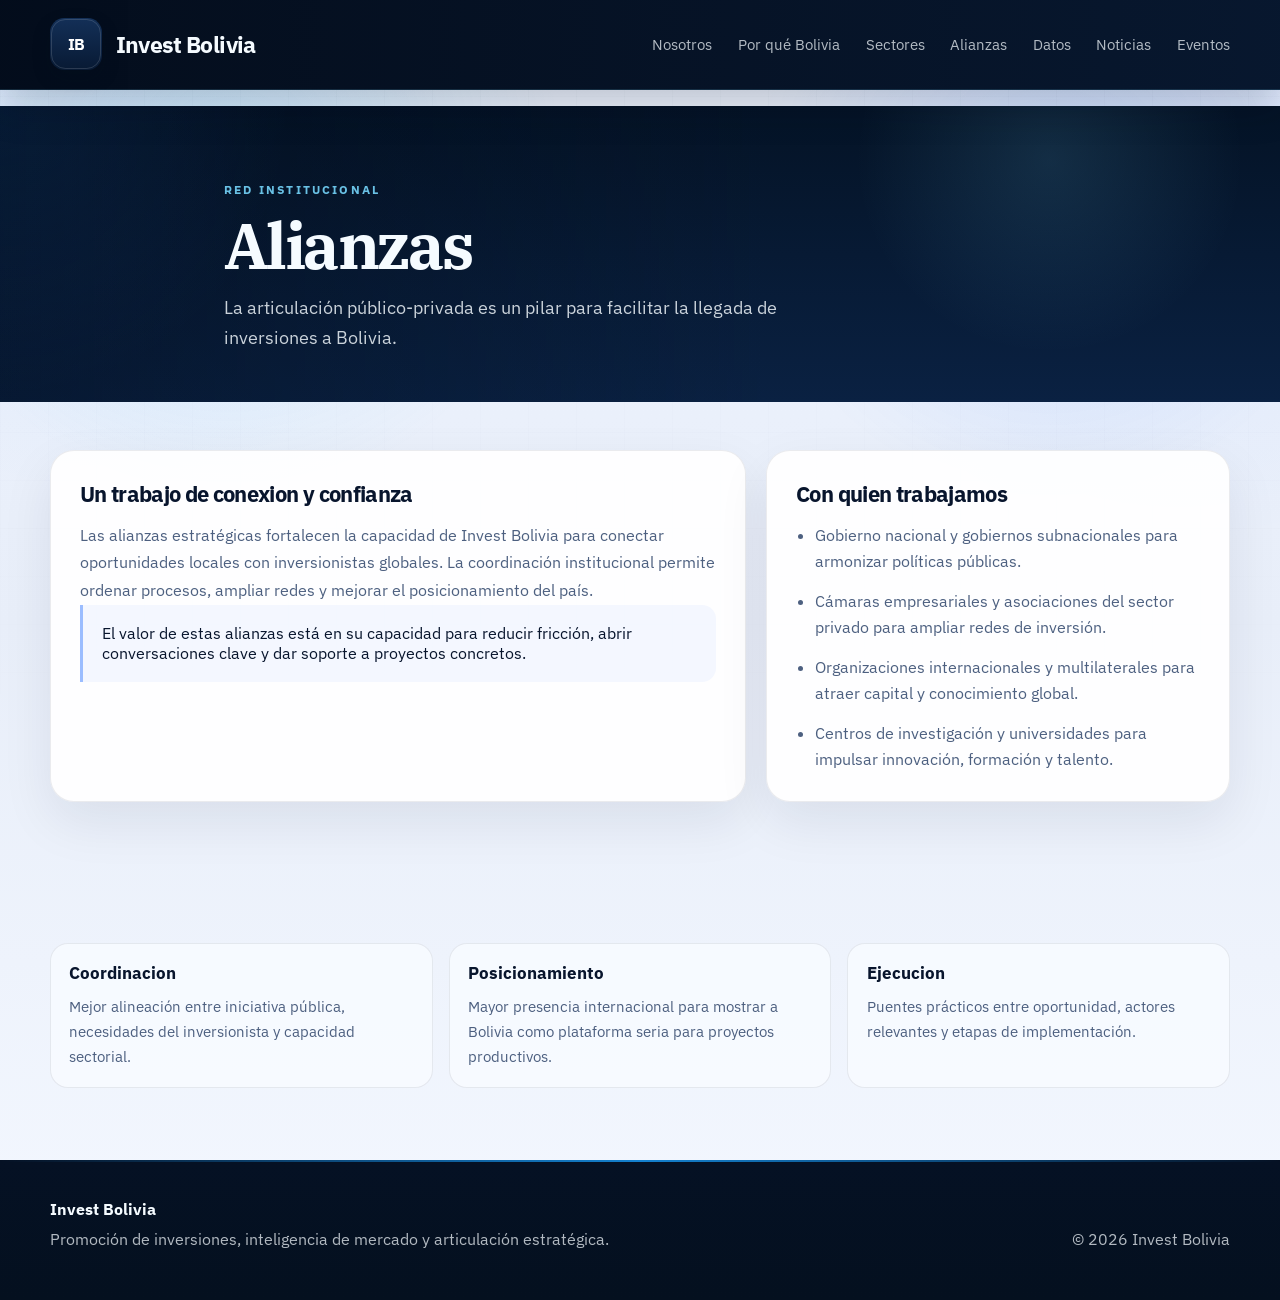
==== alianzas.html @ b3caee55 "actualizando contenido real" ====
<!DOCTYPE html>
<html lang="es">
<head>
  <meta charset="UTF-8">
  <meta name="viewport" content="width=device-width, initial-scale=1.0">
  <meta name="description" content="Alianzas institucionales de Invest Bolivia para articular oportunidades con inversionistas y actores clave.">
  <title>Alianzas | Invest Bolivia</title>
  <link rel="preconnect" href="https://fonts.googleapis.com">
  <link rel="preconnect" href="https://fonts.gstatic.com" crossorigin>
  <link
    href="https://fonts.googleapis.com/css2?family=IBM+Plex+Sans:wght@400;500;600;700&family=IBM+Plex+Serif:wght@600;700&display=swap"
    rel="stylesheet"
  >
  <link rel="stylesheet" href="css/styles.css">
</head>
<body>
  <header class="site-header">
    <div class="container">
      <nav class="nav" aria-label="Principal">
        <a class="brand" href="index.html">
          <span class="brand-mark">IB</span>
          <span class="brand-text">Invest Bolivia</span>
        </a>
        <button class="nav-toggle" type="button" aria-expanded="false" aria-controls="nav-menu">Menu</button>
        <div class="nav-menu" id="nav-menu">
          <a href="nosotros.html">Nosotros</a>
          <a href="por-que-bolivia.html">Por qu&eacute; Bolivia</a>
          <a href="sectores.html">Sectores</a>
          <a href="alianzas.html">Alianzas</a>
          <a href="datos.html">Datos</a>
          <a href="noticias.html">Noticias</a>
          <a href="eventos.html">Eventos</a>
        </div>
      </nav>
    </div>
  </header>

  <main class="page-main">
    <section class="page-hero">
      <div class="container page-hero-layout">
        <p class="page-tag">Red institucional</p>
        <h1>Alianzas</h1>
        <p class="page-intro">La articulaci&oacute;n p&uacute;blico-privada es un pilar para facilitar la llegada de inversiones a Bolivia.</p>
      </div>
    </section>

    <section class="detail-section">
      <div class="container detail-grid">
        <article class="detail-card">
          <h2>Un trabajo de conexion y confianza</h2>
          <p>
            Las alianzas estrat&eacute;gicas fortalecen la capacidad de Invest Bolivia para conectar oportunidades locales con
            inversionistas globales. La coordinaci&oacute;n institucional permite ordenar procesos, ampliar redes y mejorar el
            posicionamiento del pa&iacute;s.
          </p>
          <div class="detail-note">
            El valor de estas alianzas est&aacute; en su capacidad para reducir fricci&oacute;n, abrir conversaciones clave y dar soporte a proyectos concretos.
          </div>
        </article>

        <article class="detail-card">
          <h3>Con quien trabajamos</h3>
          <ul class="detail-list">
            <li>Gobierno nacional y gobiernos subnacionales para armonizar pol&iacute;ticas p&uacute;blicas.</li>
            <li>C&aacute;maras empresariales y asociaciones del sector privado para ampliar redes de inversi&oacute;n.</li>
            <li>Organizaciones internacionales y multilaterales para atraer capital y conocimiento global.</li>
            <li>Centros de investigaci&oacute;n y universidades para impulsar innovaci&oacute;n, formaci&oacute;n y talento.</li>
          </ul>
        </article>
      </div>
    </section>

    <section class="detail-section">
      <div class="container mini-grid">
        <article class="mini-card">
          <h3>Coordinacion</h3>
          <p>Mejor alineaci&oacute;n entre iniciativa p&uacute;blica, necesidades del inversionista y capacidad sectorial.</p>
        </article>
        <article class="mini-card">
          <h3>Posicionamiento</h3>
          <p>Mayor presencia internacional para mostrar a Bolivia como plataforma seria para proyectos productivos.</p>
        </article>
        <article class="mini-card">
          <h3>Ejecucion</h3>
          <p>Puentes pr&aacute;cticos entre oportunidad, actores relevantes y etapas de implementaci&oacute;n.</p>
        </article>
      </div>
    </section>
  </main>

  <footer class="site-footer">
    <div class="container footer-content">
      <div>
        <p class="footer-title">Invest Bolivia</p>
        <p>Promoci&oacute;n de inversiones, inteligencia de mercado y articulaci&oacute;n estrat&eacute;gica.</p>
      </div>
      <p class="footer-copy">&copy; <span id="current-year"></span> Invest Bolivia</p>
    </div>
  </footer>

  <script src="js/main.js"></script>
</body>
</html>
---- css/styles.css ----
:root {
  --bg: #f3f7ff;
  --bg-alt: #ebf2ff;
  --surface: rgba(255, 255, 255, 0.86);
  --surface-soft: rgba(247, 250, 255, 0.88);
  --surface-strong: rgba(231, 240, 255, 0.94);
  --surface-dark: #061631;
  --surface-dark-alt: #0d2347;
  --text: #08152d;
  --text-soft: #4d6080;
  --text-muted: #7484a0;
  --text-inverse: #f5fbff;
  --line: rgba(8, 21, 45, 0.1);
  --line-strong: rgba(24, 160, 255, 0.24);
  --accent: #2d8cff;
  --accent-strong: #0b5dff;
  --accent-hot: #78d9ff;
  --accent-deep: #153f96;
  --shadow: 0 22px 60px rgba(6, 22, 49, 0.1);
  --shadow-strong: 0 28px 80px rgba(6, 49, 133, 0.24);
  --hero-shadow: 0 42px 120px rgba(2, 18, 48, 0.4);
  --radius-xl: 32px;
  --radius-lg: 26px;
  --radius-md: 22px;
  --radius-sm: 16px;
  --container: 1180px;
  --transition: 240ms ease;
}

*,
*::before,
*::after {
  box-sizing: border-box;
}

html {
  scroll-behavior: smooth;
}

body {
  position: relative;
  margin: 0;
  min-height: 100vh;
  overflow-x: hidden;
  font-family: "IBM Plex Sans", "Segoe UI", sans-serif;
  background:
    radial-gradient(circle at 8% 10%, rgba(45, 140, 255, 0.08), transparent 22%),
    radial-gradient(circle at 92% 12%, rgba(11, 93, 255, 0.06), transparent 24%),
    linear-gradient(180deg, #eef4ff 0%, #e8eef9 48%, #f4f8ff 100%);
  color: var(--text);
}

body::before,
body::after {
  content: "";
  position: fixed;
  inset: 0;
  pointer-events: none;
  z-index: -1;
}

body::before {
  background:
    linear-gradient(rgba(10, 30, 66, 0.028) 1px, transparent 1px),
    linear-gradient(90deg, rgba(10, 30, 66, 0.028) 1px, transparent 1px);
  background-size: 48px 48px;
  mask-image: linear-gradient(180deg, rgba(0, 0, 0, 0.7), transparent 86%);
}

body::after {
  background:
    radial-gradient(circle at 18% 18%, rgba(82, 209, 255, 0.15), transparent 26%),
    radial-gradient(circle at 82% 22%, rgba(0, 92, 255, 0.1), transparent 24%);
  animation: drift 20s ease-in-out infinite alternate;
}

img {
  max-width: 100%;
  display: block;
}

a {
  color: inherit;
  text-decoration: none;
}

p,
ul {
  margin: 0;
}

ul {
  padding-left: 1.2rem;
}

h1,
h2,
h3,
strong {
  margin: 0;
  font-family: "IBM Plex Sans", "Segoe UI", sans-serif;
}

button,
a,
.content-card,
.info-card,
.sector-card,
.event-card,
.hero-band-card,
.panel-card {
  transition:
    transform var(--transition),
    border-color var(--transition),
    background-color var(--transition),
    box-shadow var(--transition),
    color var(--transition);
}

.container {
  width: min(calc(100% - 2rem), var(--container));
  margin: 0 auto;
}

.site-header {
  position: fixed;
  top: 0;
  left: 0;
  right: 0;
  z-index: 40;
  backdrop-filter: blur(18px);
  background:
    linear-gradient(90deg, rgba(2, 11, 26, 0.94), rgba(6, 22, 46, 0.92)),
    rgba(3, 16, 35, 0.9);
  border-bottom: 1px solid rgba(120, 217, 255, 0.14);
  box-shadow: 0 16px 40px rgba(2, 11, 26, 0.2);
  color: var(--text-inverse);
}

.nav {
  position: relative;
  display: flex;
  align-items: center;
  justify-content: space-between;
  gap: 1rem;
  padding: 1.15rem 0;
}

.brand {
  display: inline-flex;
  align-items: center;
  gap: 0.85rem;
  font-family: "IBM Plex Sans", "Segoe UI", sans-serif;
  font-weight: 800;
  letter-spacing: -0.04em;
}

.brand-mark {
  position: relative;
  display: inline-grid;
  place-items: center;
  width: 3.25rem;
  height: 3.25rem;
  border-radius: 0.9rem;
  background: linear-gradient(180deg, rgba(20, 49, 90, 0.96), rgba(8, 26, 52, 0.98));
  color: #ffffff;
  box-shadow: 0 8px 18px rgba(2, 12, 28, 0.22);
}

.brand-mark::after {
  content: "";
  position: absolute;
  inset: 1px;
  border-radius: inherit;
  border: 1px solid rgba(255, 255, 255, 0.14);
}

.brand-text {
  font-size: 1.45rem;
  line-height: 1;
}

.nav-menu {
  display: flex;
  align-items: center;
  gap: 1.6rem;
  color: rgba(245, 251, 255, 0.72);
  font-size: 0.94rem;
}

.nav-menu a {
  position: relative;
  padding: 0.4rem 0;
}

.nav-menu a::after {
  content: "";
  position: absolute;
  left: 0;
  bottom: 0;
  width: 100%;
  height: 2px;
  transform: scaleX(0);
  transform-origin: left;
  background: linear-gradient(90deg, var(--accent), var(--accent-hot));
  transition: transform var(--transition);
}

.nav-menu a:hover,
.nav-menu a:focus-visible {
  color: var(--text-inverse);
}

.nav-menu a:hover::after,
.nav-menu a:focus-visible::after {
  transform: scaleX(1);
}

.nav-toggle {
  display: none;
  border: 1px solid rgba(255, 255, 255, 0.1);
  border-radius: 999px;
  padding: 0.75rem 1rem;
  background: rgba(255, 255, 255, 0.06);
  color: var(--text-inverse);
  font: inherit;
}

.hero {
  position: relative;
  display: flex;
  align-items: flex-end;
  min-height: 100svh;
  padding: 0;
  background: linear-gradient(180deg, #03111f 0%, #06182f 56%, #0a1d37 100%);
  border-bottom: 1px solid rgba(120, 217, 255, 0.1);
  overflow: clip;
}

.hero-media,
.hero-overlay,
.hero-video {
  position: absolute;
  inset: 0;
}

.hero-media {
  overflow: hidden;
}

.hero-video {
  width: 100%;
  height: 100%;
  object-fit: cover;
  object-position: center center;
}

.hero-overlay {
  background:
    linear-gradient(90deg, rgba(2, 12, 28, 0.92) 0%, rgba(3, 16, 36, 0.78) 24%, rgba(4, 18, 40, 0.46) 54%, rgba(4, 18, 40, 0.18) 78%, rgba(4, 18, 40, 0.08) 100%),
    linear-gradient(180deg, rgba(2, 10, 24, 0.26) 0%, rgba(2, 12, 28, 0.34) 62%, rgba(2, 12, 28, 0.74) 100%),
    radial-gradient(circle at 16% 26%, rgba(45, 140, 255, 0.1), transparent 22%);
}

.hero-shell {
  position: relative;
  z-index: 1;
  display: flex;
  align-items: center;
  width: 100%;
  min-height: 100svh;
  padding: clamp(8.25rem, 14vh, 9.5rem) clamp(1.5rem, 4vw, 3rem) 4rem clamp(2.5rem, 6vw, 4.75rem);
}

.hero::before,
.hero::after {
  content: "";
  position: absolute;
  border-radius: 999px;
  filter: blur(18px);
  pointer-events: none;
}

.hero::before {
  top: -8rem;
  left: -9rem;
  width: 32rem;
  height: 32rem;
  background:
    radial-gradient(circle, rgba(45, 140, 255, 0.12), transparent 48%);
  animation: float-orb 16s ease-in-out infinite;
}

.hero::after {
  right: -10rem;
  top: -1rem;
  width: 30rem;
  height: 30rem;
  background: radial-gradient(circle, rgba(11, 93, 255, 0.14), transparent 48%);
  animation: float-orb-reverse 18s ease-in-out infinite;
}

.hero-copy,
.hero-panel,
.content-card,
.info-card,
.sector-card,
.data-panel,
.event-card,
.hero-band-card {
  position: relative;
  overflow: hidden;
  border: 1px solid var(--line);
  box-shadow: var(--shadow);
}

.hero-content {
  position: relative;
  z-index: 1;
  width: min(100%, 39rem);
  color: var(--text-inverse);
}

.hero-content .eyebrow {
  margin-bottom: 0.85rem;
}

.hero-copy {
  padding: clamp(2rem, 4vw, 4rem);
  border-radius: var(--radius-xl);
  background:
    radial-gradient(circle at 16% 18%, rgba(120, 217, 255, 0.09), transparent 18%),
    radial-gradient(circle at 84% 18%, rgba(45, 140, 255, 0.12), transparent 28%),
    linear-gradient(132deg, rgba(2, 12, 28, 0.78), rgba(6, 24, 48, 0.78) 56%, rgba(11, 46, 104, 0.72));
  color: var(--text-inverse);
  border-color: rgba(120, 217, 255, 0.14);
  backdrop-filter: blur(14px);
  box-shadow: var(--hero-shadow);
}

.hero-copy::before,
.hero-panel::before,
.section-accent::before,
.section-dark::before,
.site-footer::before {
  content: "";
  position: absolute;
  inset: 0;
  pointer-events: none;
}

.hero-copy::before {
  background:
    linear-gradient(120deg, rgba(255, 255, 255, 0.08), transparent 26%),
    linear-gradient(transparent 92%, rgba(120, 217, 255, 0.14));
}

.hero-copy::after {
  content: "";
  position: absolute;
  right: -4rem;
  bottom: -5rem;
  width: 22rem;
  height: 22rem;
  border-radius: 50%;
  background:
    radial-gradient(circle, rgba(120, 217, 255, 0.1), transparent 50%),
    radial-gradient(circle at 36% 38%, rgba(45, 140, 255, 0.22), transparent 34%);
  filter: blur(22px);
  opacity: 0.8;
  transform: rotate(-16deg);
}

.eyebrow,
.section-tag,
.panel-label {
  display: inline-block;
  margin-bottom: 1rem;
  color: var(--accent-hot);
  font-size: 0.76rem;
  font-weight: 800;
  letter-spacing: 0.18em;
  text-transform: uppercase;
}

.hero-ribbon {
  display: flex;
  flex-wrap: wrap;
  gap: 0.7rem;
  margin-bottom: 1.1rem;
}

.hero-ribbon span {
  display: inline-flex;
  align-items: center;
  min-height: 2rem;
  padding: 0.45rem 0.9rem;
  border: 1px solid rgba(255, 255, 255, 0.14);
  border-radius: 999px;
  background: linear-gradient(135deg, rgba(255, 255, 255, 0.12), rgba(255, 255, 255, 0.04));
  color: rgba(245, 251, 255, 0.9);
  font-size: 0.8rem;
  font-weight: 600;
  letter-spacing: 0.02em;
}

.hero-ribbon span:last-child {
  border-color: rgba(120, 217, 255, 0.22);
  background: linear-gradient(135deg, rgba(120, 217, 255, 0.14), rgba(11, 93, 255, 0.12));
}

.hero h1 {
  max-width: 8.2ch;
  font-family: "IBM Plex Serif", Georgia, serif;
  font-size: clamp(2.9rem, 6vw, 4.75rem);
  line-height: 0.98;
  letter-spacing: -0.045em;
  color: rgba(248, 252, 255, 0.98);
  text-shadow: 0 8px 24px rgba(2, 12, 28, 0.32);
}

.hero-emphasis {
  color: #bfe2ff;
  font-family: "IBM Plex Serif", Georgia, serif;
  font-style: normal;
  font-weight: 600;
}

.hero-text {
  max-width: 43rem;
  margin-top: 1.5rem;
  font-size: 1.05rem;
  line-height: 1.78;
  color: rgba(245, 251, 255, 0.78);
}

.hero-subtitle {
  max-width: 28rem;
  margin-top: 1rem;
  font-size: clamp(1.05rem, 1.7vw, 1.35rem);
  line-height: 1.42;
  color: rgba(245, 251, 255, 0.9);
  text-shadow: 0 6px 20px rgba(2, 12, 28, 0.2);
}

.hero-message {
  max-width: 31rem;
  margin-top: 1.2rem;
  padding: 1rem 1.15rem;
  border: 1px solid rgba(255, 255, 255, 0.08);
  border-radius: 8px;
  background: linear-gradient(180deg, rgba(4, 17, 37, 0.42), rgba(4, 17, 37, 0.54));
  backdrop-filter: blur(4px);
  box-shadow: 0 18px 34px rgba(2, 12, 28, 0.14);
}

.hero-message p {
  margin: 0;
  color: rgba(245, 251, 255, 0.96);
  font-size: clamp(0.96rem, 1.25vw, 1.05rem);
  line-height: 1.62;
}

.hero-actions {
  display: flex;
  flex-wrap: wrap;
  gap: 0.9rem;
  margin-top: 1.45rem;
}

.button {
  display: inline-flex;
  align-items: center;
  justify-content: center;
  min-height: 3.3rem;
  padding: 0.9rem 1.4rem;
  border-radius: 999px;
  font-family: "IBM Plex Sans", "Segoe UI", sans-serif;
  font-size: 0.95rem;
  font-weight: 700;
}

.button:hover,
.button:focus-visible {
  transform: translateY(-2px);
}

.button-primary {
  border: 1px solid rgba(255, 255, 255, 0.12);
  background: linear-gradient(180deg, rgba(17, 54, 108, 0.94), rgba(11, 37, 74, 0.98));
  color: #ffffff;
  box-shadow: 0 14px 30px rgba(2, 12, 28, 0.18);
}

.button-secondary {
  border: 1px solid rgba(255, 255, 255, 0.14);
  background: linear-gradient(135deg, rgba(255, 255, 255, 0.08), rgba(255, 255, 255, 0.03));
  color: var(--text-inverse);
}

.button-soft {
  border: 1px solid rgba(8, 21, 45, 0.08);
  background: rgba(8, 21, 45, 0.04);
  color: var(--text);
  box-shadow: none;
}

.hero-meta {
  display: flex;
  flex-wrap: wrap;
  gap: 0.75rem;
  margin-top: 1.75rem;
}

.hero-meta span {
  padding: 0.7rem 0.95rem;
  border: 1px solid rgba(255, 255, 255, 0.12);
  border-radius: 999px;
  background: linear-gradient(135deg, rgba(255, 255, 255, 0.06), rgba(255, 255, 255, 0.02));
  color: rgba(245, 251, 255, 0.88);
  font-size: 0.84rem;
}

.hero-panel {
  display: flex;
  flex-direction: column;
  justify-content: space-between;
  padding: 2rem;
  border-radius: var(--radius-xl);
  background:
    radial-gradient(circle at top right, rgba(120, 217, 255, 0.12), transparent 26%),
    radial-gradient(circle at 86% 72%, rgba(45, 140, 255, 0.1), transparent 20%),
    linear-gradient(180deg, rgba(5, 18, 41, 0.7), rgba(8, 27, 57, 0.72));
  color: var(--text-inverse);
  border-color: rgba(120, 217, 255, 0.14);
  backdrop-filter: blur(18px);
}

.hero-panel::before {
  background: linear-gradient(transparent 88%, rgba(120, 217, 255, 0.1));
}

.panel-copy {
  color: rgba(245, 251, 255, 0.74);
  line-height: 1.72;
}

.panel-grid {
  display: grid;
  gap: 0.8rem;
  margin: 1.4rem 0 0;
}

.panel-card {
  padding: 1rem;
  border: 1px solid rgba(255, 255, 255, 0.11);
  border-radius: var(--radius-sm);
  background: linear-gradient(135deg, rgba(255, 255, 255, 0.06), rgba(255, 255, 255, 0.025));
}

.panel-card strong {
  display: block;
  margin-bottom: 0.4rem;
  font-size: 0.96rem;
}

.panel-card p {
  color: rgba(245, 251, 255, 0.74);
  line-height: 1.58;
  font-size: 0.92rem;
}

.panel-card:hover {
  transform: translateY(-4px);
  border-color: rgba(120, 217, 255, 0.22);
}

.hero-stats {
  display: grid;
  grid-template-columns: repeat(2, minmax(0, 1fr));
  gap: 0.85rem;
  margin-top: 1.4rem;
}

.hero-stats article {
  padding: 1rem;
  border: 1px solid rgba(120, 217, 255, 0.16);
  border-radius: var(--radius-sm);
  background:
    linear-gradient(180deg, rgba(45, 140, 255, 0.1), rgba(255, 255, 255, 0.02)),
    linear-gradient(135deg, rgba(120, 217, 255, 0.04), transparent 60%);
}

.hero-stats strong {
  display: block;
  font-size: 1.7rem;
  margin-bottom: 0.35rem;
}

.hero-stats span {
  color: rgba(245, 251, 255, 0.78);
  font-size: 0.9rem;
  line-height: 1.45;
}

.hero-band {
  position: relative;
  z-index: 1;
  display: grid;
  grid-template-columns: repeat(4, minmax(0, 1fr));
  gap: 1rem;
  margin-top: 1rem;
}

.hero-band-card {
  padding: 1.35rem;
  border-radius: var(--radius-lg);
  background:
    linear-gradient(160deg, rgba(6, 21, 46, 0.74), rgba(8, 30, 64, 0.62)),
    linear-gradient(135deg, rgba(45, 140, 255, 0.08), transparent);
  backdrop-filter: blur(14px);
  border-color: rgba(120, 217, 255, 0.1);
  color: var(--text-inverse);
}

.hero-band-card::before,
.content-card::before,
.info-card::before,
.sector-card::before,
.event-card::before,
.data-panel::before {
  content: "";
  position: absolute;
  top: 0;
  left: 0;
  width: 100%;
  height: 3px;
  background: linear-gradient(90deg, rgba(24, 160, 255, 0), rgba(24, 160, 255, 0.85), rgba(82, 209, 255, 0));
  opacity: 0.85;
}

.hero-band-card span {
  display: inline-block;
  margin-bottom: 0.7rem;
  color: var(--accent-hot);
  font-size: 0.76rem;
  font-weight: 800;
  letter-spacing: 0.16em;
}

.hero-band-card strong {
  display: block;
  margin-bottom: 0.55rem;
  font-size: 1rem;
  letter-spacing: -0.03em;
}

.hero-band-card p {
  color: rgba(245, 251, 255, 0.74);
  font-size: 0.9rem;
  line-height: 1.65;
}

.hero-band-card:nth-child(2)::before {
  background: linear-gradient(90deg, rgba(45, 140, 255, 0), rgba(45, 140, 255, 0.86), rgba(120, 217, 255, 0));
}

.hero-band-card:nth-child(3)::before {
  background: linear-gradient(90deg, rgba(120, 217, 255, 0), rgba(120, 217, 255, 0.88), rgba(45, 140, 255, 0.32));
}

.hero-band-card:nth-child(4)::before {
  background: linear-gradient(90deg, rgba(11, 93, 255, 0), rgba(11, 93, 255, 0.86), rgba(120, 217, 255, 0.3));
}

.section {
  position: relative;
  padding: 2rem 0 5rem;
  scroll-margin-top: 6rem;
}

.overview-section {
  background:
    radial-gradient(circle at top left, rgba(45, 140, 255, 0.08), transparent 24%),
    linear-gradient(180deg, #f4f7fb 0%, #eef3f9 100%);
}

.section-heading-compact {
  max-width: 46rem;
}

.overview-grid {
  display: grid;
  grid-template-columns: repeat(3, minmax(0, 1fr));
  gap: 1.35rem;
}

.overview-card {
  position: relative;
  display: grid;
  align-content: start;
  gap: 1rem;
  min-height: 100%;
  padding: 1.7rem;
  border: 1px solid rgba(8, 21, 45, 0.08);
  border-radius: 28px;
  background:
    linear-gradient(180deg, rgba(255, 255, 255, 0.96), rgba(246, 250, 255, 0.94));
  box-shadow: 0 24px 60px rgba(8, 21, 45, 0.08);
}

.overview-card::before {
  content: "";
  position: absolute;
  inset: 0 0 auto;
  height: 4px;
  border-radius: 28px 28px 0 0;
  background: linear-gradient(90deg, rgba(11, 93, 255, 0), rgba(11, 93, 255, 0.82), rgba(120, 217, 255, 0));
}

.overview-card:hover {
  transform: translateY(-8px);
  border-color: rgba(11, 93, 255, 0.14);
  box-shadow: 0 28px 70px rgba(6, 49, 133, 0.12);
}

.overview-card-wide {
  grid-column: span 3;
}

.overview-index {
  color: var(--accent-strong);
  font-size: 0.76rem;
  font-weight: 700;
  letter-spacing: 0.18em;
  text-transform: uppercase;
}

.overview-card h3 {
  font-size: 1.5rem;
  letter-spacing: -0.03em;
}

.overview-card > p:not(.overview-index) {
  color: var(--text-soft);
  line-height: 1.68;
}

.overview-list {
  display: grid;
  gap: 0.7rem;
  padding-left: 1.1rem;
  color: var(--text-soft);
  line-height: 1.6;
}

.section-heading {
  max-width: 58rem;
  margin-bottom: 2rem;
}

.section-heading h2 {
  font-size: clamp(1.95rem, 4vw, 3.45rem);
  line-height: 1.05;
  letter-spacing: -0.05em;
  text-wrap: balance;
}

.section-intro,
.section-note {
  max-width: 46rem;
  margin-top: 0.95rem;
  line-height: 1.76;
  color: var(--text-soft);
}

.content-grid,
.split-layout,
.data-layout {
  display: grid;
  grid-template-columns: minmax(0, 1.2fr) minmax(0, 0.8fr);
  gap: 1.25rem;
}

.content-card,
.data-panel {
  padding: 1.8rem;
  border-radius: var(--radius-md);
  background: var(--surface);
  backdrop-filter: blur(14px);
}

.content-card-wide {
  display: grid;
  gap: 1rem;
}

.content-card p,
.info-card p,
.sector-card p,
.data-panel p,
.event-card p {
  line-height: 1.72;
  color: var(--text-soft);
}

.content-card h3,
.info-card h3,
.sector-card h3,
.event-card h3 {
  margin-bottom: 0.8rem;
  font-size: 1.12rem;
  letter-spacing: -0.03em;
}

.feature-list {
  display: grid;
  gap: 0.8rem;
  line-height: 1.7;
  color: var(--text-soft);
}

.section-accent,
.section-dark {
  overflow: clip;
}

.section-accent {
  background:
    linear-gradient(180deg, rgba(4, 16, 36, 0.99), rgba(8, 24, 52, 0.99)),
    linear-gradient(140deg, rgba(120, 217, 255, 0.08), transparent);
  color: var(--text-inverse);
}

.section-accent::before {
  background:
    radial-gradient(circle at top left, rgba(120, 217, 255, 0.14), transparent 28%),
    radial-gradient(circle at bottom right, rgba(11, 93, 255, 0.14), transparent 24%);
}

.section-dark {
  background:
    linear-gradient(180deg, rgba(2, 11, 28, 0.99), rgba(5, 18, 41, 0.99)),
    linear-gradient(135deg, rgba(45, 140, 255, 0.06), transparent);
  color: var(--text-inverse);
}

.section-dark::before {
  background:
    radial-gradient(circle at 8% 20%, rgba(45, 140, 255, 0.14), transparent 22%),
    radial-gradient(circle at 92% 80%, rgba(120, 217, 255, 0.14), transparent 20%);
}

.section-accent .section-intro,
.section-accent .section-note,
.section-dark .section-intro {
  color: rgba(245, 251, 255, 0.76);
}

.card-grid,
.sector-grid {
  display: grid;
  grid-template-columns: repeat(3, minmax(0, 1fr));
  gap: 1.2rem;
}

.events-grid {
  display: grid;
  grid-template-columns: repeat(2, minmax(0, 1fr));
  gap: 1.2rem;
}

.info-card,
.sector-card,
.event-card {
  padding: 1.65rem;
  border-radius: var(--radius-md);
  background: var(--surface-soft);
  backdrop-filter: blur(14px);
}

.section-accent .info-card {
  background: rgba(255, 255, 255, 0.08);
  border-color: rgba(255, 255, 255, 0.08);
}

.section-accent .info-card p,
.section-accent .info-card h3 {
  color: var(--text-inverse);
}

.sector-card {
  background: linear-gradient(180deg, rgba(255, 255, 255, 0.88), rgba(236, 244, 255, 0.92));
}

.sector-card span {
  display: inline-block;
  margin-bottom: 1rem;
  color: var(--accent-strong);
  font-size: 0.8rem;
  font-weight: 800;
  text-transform: uppercase;
  letter-spacing: 0.16em;
}

.section-dark .content-card {
  background: rgba(255, 255, 255, 0.06);
  border-color: rgba(255, 255, 255, 0.08);
}

.section-dark .content-card p,
.section-dark .content-card h3,
.section-dark .feature-list {
  color: var(--text-inverse);
}

.highlight-card {
  display: grid;
  place-items: center;
  min-height: 100%;
  background:
    radial-gradient(circle at top left, rgba(82, 209, 255, 0.18), transparent 34%),
    linear-gradient(180deg, rgba(255, 255, 255, 0.09), rgba(255, 255, 255, 0.04));
  font-size: 1.12rem;
}

.data-layout {
  align-items: stretch;
}

.data-panel {
  display: flex;
  flex-direction: column;
  justify-content: center;
  background: linear-gradient(180deg, rgba(6, 22, 49, 0.98), rgba(13, 35, 71, 0.98));
  color: var(--text-inverse);
}

.data-panel p {
  color: rgba(245, 251, 255, 0.8);
}

.data-metrics {
  display: grid;
  grid-template-columns: repeat(3, minmax(0, 1fr));
  gap: 0.8rem;
  margin-top: 1.4rem;
}

.data-metric {
  padding-top: 0.85rem;
  border-top: 1px solid rgba(255, 255, 255, 0.12);
}

.data-metric strong {
  display: block;
  margin-bottom: 0.35rem;
  font-size: 0.96rem;
}

.data-metric span {
  color: rgba(245, 251, 255, 0.72);
  font-size: 0.85rem;
  line-height: 1.55;
}

.content-card:hover,
.info-card:hover,
.sector-card:hover,
.event-card:hover,
.hero-band-card:hover,
.data-panel:hover {
  transform: translateY(-8px);
  border-color: var(--line-strong);
  box-shadow: var(--shadow-strong);
}

.page-main {
  padding-top: 6.6rem;
}

.page-hero {
  position: relative;
  padding: 4.5rem 0 3rem;
  background:
    radial-gradient(circle at top left, rgba(45, 140, 255, 0.14), transparent 22%),
    linear-gradient(180deg, #041326 0%, #0a2142 100%);
  color: var(--text-inverse);
  overflow: clip;
}

.page-hero::before {
  content: "";
  position: absolute;
  inset: 0;
  background:
    linear-gradient(90deg, rgba(2, 12, 28, 0.4), transparent 60%),
    radial-gradient(circle at 82% 18%, rgba(120, 217, 255, 0.12), transparent 18%);
  pointer-events: none;
}

.page-hero-layout {
  position: relative;
  z-index: 1;
  max-width: 52rem;
}

.page-tag {
  display: inline-block;
  margin-bottom: 1rem;
  color: rgba(120, 217, 255, 0.88);
  font-size: 0.76rem;
  font-weight: 700;
  letter-spacing: 0.18em;
  text-transform: uppercase;
}

.page-hero h1 {
  font-family: "IBM Plex Serif", Georgia, serif;
  font-size: clamp(2.8rem, 5vw, 4.6rem);
  line-height: 1;
  letter-spacing: -0.04em;
}

.page-intro {
  max-width: 40rem;
  margin-top: 1rem;
  color: rgba(245, 251, 255, 0.82);
  font-size: 1.1rem;
  line-height: 1.75;
}

.detail-section {
  padding: 3rem 0 4.5rem;
}

.detail-grid {
  display: grid;
  grid-template-columns: minmax(0, 1.2fr) minmax(320px, 0.8fr);
  gap: 1.3rem;
}

.detail-card {
  position: relative;
  padding: 1.8rem;
  border: 1px solid rgba(8, 21, 45, 0.08);
  border-radius: 24px;
  background: rgba(255, 255, 255, 0.92);
  box-shadow: 0 20px 52px rgba(8, 21, 45, 0.08);
}

.detail-card h2,
.detail-card h3 {
  margin-bottom: 0.85rem;
  font-size: 1.35rem;
  letter-spacing: -0.03em;
}

.detail-card p {
  color: var(--text-soft);
  line-height: 1.74;
}

.detail-card + .detail-card {
  margin-top: 0;
}

.detail-stack {
  display: grid;
  gap: 1.2rem;
}

.detail-list {
  display: grid;
  gap: 0.85rem;
  padding-left: 1.15rem;
  color: var(--text-soft);
  line-height: 1.64;
}

.detail-note {
  padding: 1.15rem 1.2rem;
  border-left: 3px solid rgba(11, 93, 255, 0.38);
  background: rgba(11, 93, 255, 0.04);
  border-radius: 0 14px 14px 0;
}

.mini-grid {
  display: grid;
  grid-template-columns: repeat(3, minmax(0, 1fr));
  gap: 1rem;
  margin-top: 1.3rem;
}

.mini-card {
  padding: 1.15rem;
  border: 1px solid rgba(8, 21, 45, 0.08);
  border-radius: 18px;
  background: rgba(247, 250, 255, 0.94);
}

.mini-card h3 {
  margin-bottom: 0.6rem;
  font-size: 1.05rem;
}

.mini-card p {
  color: var(--text-soft);
  font-size: 0.95rem;
  line-height: 1.65;
}

.site-footer {
  position: relative;
  padding: 2.4rem 0 3rem;
  background: linear-gradient(180deg, #051124, #04101f);
  color: var(--text-inverse);
}

.site-footer::before {
  background: linear-gradient(90deg, rgba(24, 160, 255, 0), rgba(24, 160, 255, 0.78), rgba(82, 209, 255, 0));
  height: 2px;
  inset: 0 0 auto;
}

.footer-content {
  display: flex;
  align-items: flex-end;
  justify-content: space-between;
  gap: 1rem;
}

.footer-title {
  margin-bottom: 0.5rem;
  font-weight: 800;
}

.footer-copy,
.site-footer p:not(.footer-title) {
  color: rgba(245, 251, 255, 0.72);
  line-height: 1.6;
}

.reveal {
  opacity: 0;
  transform: translateY(28px) scale(0.985);
  transition:
    opacity 720ms cubic-bezier(0.2, 0.7, 0.2, 1),
    transform 720ms cubic-bezier(0.2, 0.7, 0.2, 1);
  transition-delay: var(--reveal-delay, 0ms);
}

.reveal.is-visible {
  opacity: 1;
  transform: translateY(0) scale(1);
}

@keyframes float-orb {
  0% {
    transform: translate3d(0, 0, 0);
  }
  100% {
    transform: translate3d(1.5rem, 2rem, 0);
  }
}

@keyframes float-orb-reverse {
  0% {
    transform: translate3d(0, 0, 0);
  }
  100% {
    transform: translate3d(-2rem, 1.4rem, 0);
  }
}

@keyframes drift {
  0% {
    transform: translate3d(0, 0, 0);
  }
  100% {
    transform: translate3d(0, 1.5rem, 0);
  }
}

@media (max-width: 1080px) {
  .content-grid,
  .split-layout,
  .data-layout,
  .detail-grid,
  .card-grid,
  .sector-grid,
  .events-grid,
  .mini-grid {
    grid-template-columns: 1fr;
  }

  .overview-grid {
    grid-template-columns: repeat(2, minmax(0, 1fr));
  }

  .overview-card-wide {
    grid-column: span 2;
  }

  .hero h1 {
    max-width: 12ch;
  }

  .data-metrics {
    grid-template-columns: 1fr;
  }
}

@media (max-width: 980px) {
  .nav-toggle {
    display: inline-flex;
  }

  .nav-menu {
    position: absolute;
    top: calc(100% + 0.5rem);
    left: 0;
    right: 0;
    display: none;
    flex-direction: column;
    align-items: flex-start;
    gap: 0.45rem;
    padding: 1rem;
    border: 1px solid rgba(120, 217, 255, 0.12);
    border-radius: var(--radius-md);
    background: rgba(4, 17, 37, 0.94);
    box-shadow: var(--shadow);
  }

  .nav-menu.is-open {
    display: flex;
  }

  .brand-mark {
    width: 2.85rem;
    height: 2.85rem;
  }

  .brand-text {
    font-size: 1.2rem;
  }

  .footer-content {
    flex-direction: column;
    align-items: flex-start;
  }
}

@media (max-width: 640px) {
  .hero-shell {
    align-items: flex-end;
    padding-top: 7rem;
    padding-bottom: 3rem;
  }

  .overview-grid {
    grid-template-columns: 1fr;
  }

  .overview-card-wide {
    grid-column: span 1;
  }

  .hero-message {
    padding: 1.15rem 1.15rem 1.2rem;
  }

  .hero-copy,
  .hero-panel,
  .content-card,
  .overview-card,
  .detail-card,
  .mini-card,
  .info-card,
  .sector-card,
  .data-panel,
  .event-card,
  .hero-band-card {
    padding: 1.35rem;
  }

  .brand-text {
    font-size: 1.05rem;
  }

  .hero-stats {
    grid-template-columns: 1fr;
  }

  .section {
    padding-bottom: 3.6rem;
  }
}

@media (prefers-reduced-motion: reduce) {
  html {
    scroll-behavior: auto;
  }

  *,
  *::before,
  *::after {
    animation: none !important;
    transition-duration: 0ms !important;
  }

  .reveal {
    opacity: 1;
    transform: none;
  }
}
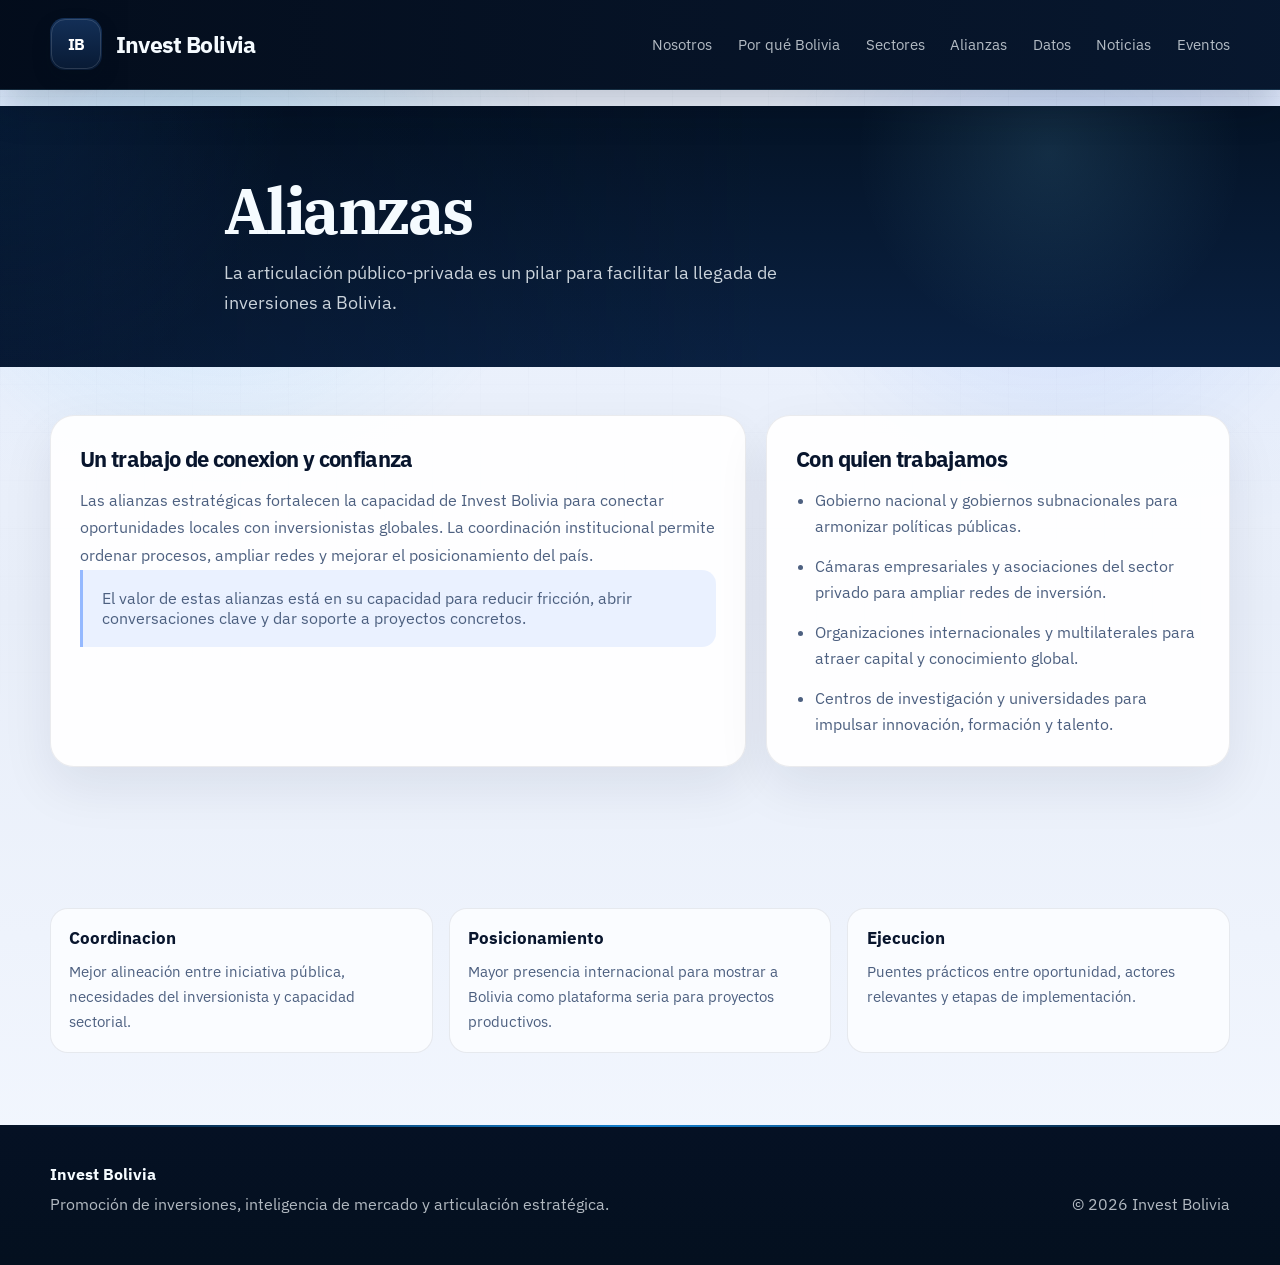
==== commit 3cc24c8e: "actualizando contenido real" ====
--- a/alianzas.html
+++ b/alianzas.html
@@ -17,19 +17,19 @@
   <header class="site-header">
     <div class="container">
       <nav class="nav" aria-label="Principal">
-        <a class="brand" href="index.html">
+        <a class="brand" href="index.html#inicio">
           <span class="brand-mark">IB</span>
           <span class="brand-text">Invest Bolivia</span>
         </a>
         <button class="nav-toggle" type="button" aria-expanded="false" aria-controls="nav-menu">Menu</button>
         <div class="nav-menu" id="nav-menu">
-          <a href="nosotros.html">Nosotros</a>
-          <a href="por-que-bolivia.html">Por qu&eacute; Bolivia</a>
-          <a href="sectores.html">Sectores</a>
-          <a href="alianzas.html">Alianzas</a>
-          <a href="datos.html">Datos</a>
-          <a href="noticias.html">Noticias</a>
-          <a href="eventos.html">Eventos</a>
+          <a href="index.html#nosotros">Nosotros</a>
+          <a href="index.html#bolivia">Por qu&eacute; Bolivia</a>
+          <a href="index.html#sectores">Sectores</a>
+          <a href="index.html#alianzas">Alianzas</a>
+          <a href="index.html#datos">Datos</a>
+          <a href="index.html#noticias">Noticias</a>
+          <a href="index.html#eventos">Eventos</a>
         </div>
       </nav>
     </div>
@@ -38,7 +38,6 @@
   <main class="page-main">
     <section class="page-hero">
       <div class="container page-hero-layout">
-        <p class="page-tag">Red institucional</p>
         <h1>Alianzas</h1>
         <p class="page-intro">La articulaci&oacute;n p&uacute;blico-privada es un pilar para facilitar la llegada de inversiones a Bolivia.</p>
       </div>
--- a/css/styles.css
+++ b/css/styles.css
@@ -792,6 +792,7 @@
 
 .content-card-wide {
   display: grid;
+  align-content: start;
   gap: 1rem;
 }
 
@@ -811,6 +812,7 @@
   margin-bottom: 0.8rem;
   font-size: 1.12rem;
   letter-spacing: -0.03em;
+  color: var(--text);
 }
 
 .feature-list {
@@ -875,7 +877,7 @@
 .event-card {
   padding: 1.65rem;
   border-radius: var(--radius-md);
-  background: var(--surface-soft);
+  background: rgba(250, 252, 255, 0.96);
   backdrop-filter: blur(14px);
 }
 
@@ -912,6 +914,10 @@
 .section-dark .content-card h3,
 .section-dark .feature-list {
   color: var(--text-inverse);
+}
+
+.section-dark .event-card .feature-list {
+  color: var(--text-soft);
 }
 
 .highlight-card {
@@ -1054,6 +1060,7 @@
   margin-bottom: 0.85rem;
   font-size: 1.35rem;
   letter-spacing: -0.03em;
+  color: var(--text);
 }
 
 .detail-card p {
@@ -1078,11 +1085,17 @@
   line-height: 1.64;
 }
 
+.detail-card .detail-list,
+.detail-card .detail-list li {
+  color: var(--text-soft);
+}
+
 .detail-note {
   padding: 1.15rem 1.2rem;
   border-left: 3px solid rgba(11, 93, 255, 0.38);
-  background: rgba(11, 93, 255, 0.04);
+  background: rgba(11, 93, 255, 0.08);
   border-radius: 0 14px 14px 0;
+  color: var(--text-soft);
 }
 
 .mini-grid {
@@ -1096,12 +1109,13 @@
   padding: 1.15rem;
   border: 1px solid rgba(8, 21, 45, 0.08);
   border-radius: 18px;
-  background: rgba(247, 250, 255, 0.94);
+  background: rgba(250, 252, 255, 0.96);
 }
 
 .mini-card h3 {
   margin-bottom: 0.6rem;
   font-size: 1.05rem;
+  color: var(--text);
 }
 
 .mini-card p {
